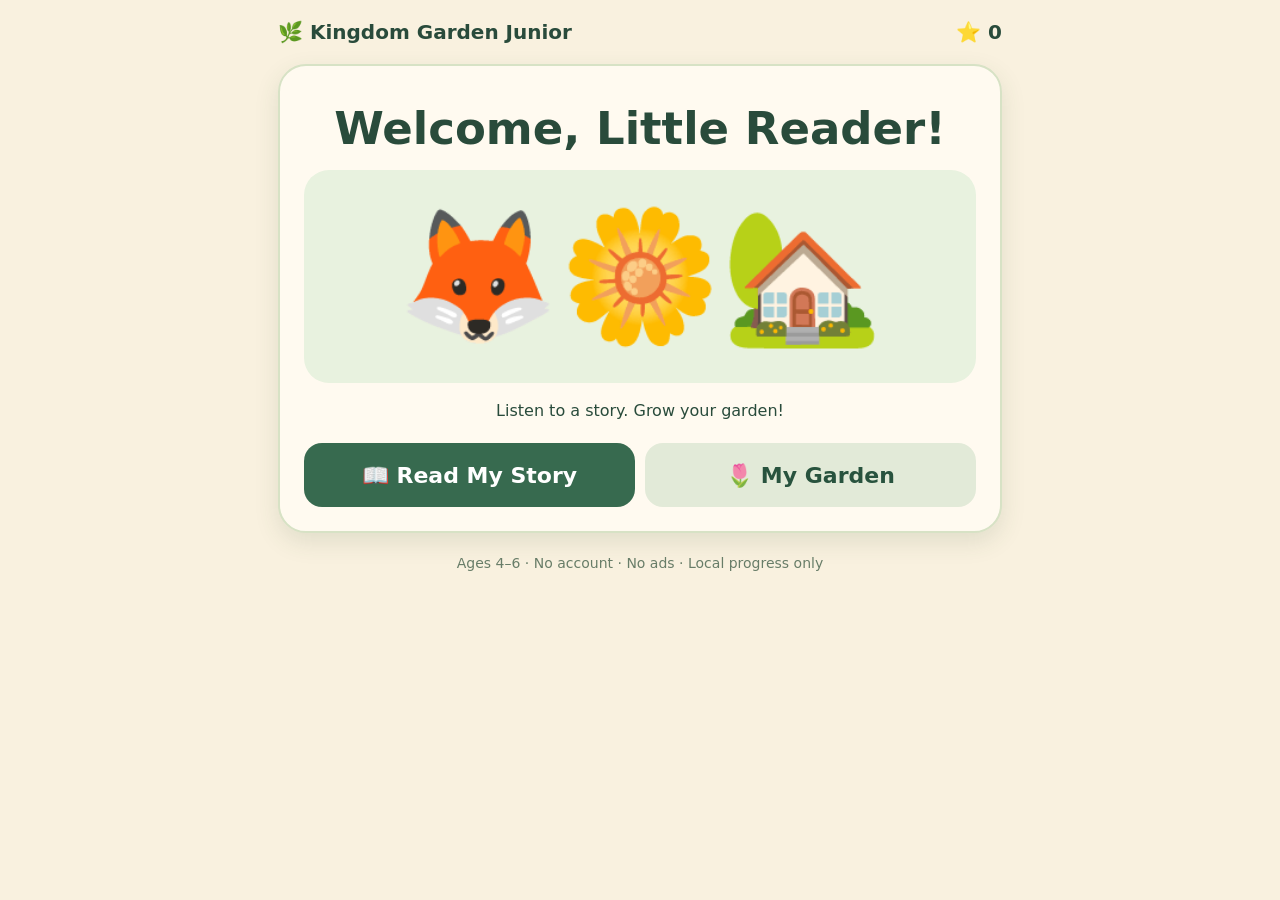
==== index.html @ 0e0474ef "Add Kingdom Garden Junior age-5 audio reading playtest" ====
<!doctype html>
<html lang="en"><head><meta charset="utf-8"><meta name="viewport" content="width=device-width,initial-scale=1,viewport-fit=cover"><title>Kingdom Garden Junior</title><style>
:root{font-family:ui-rounded,system-ui,sans-serif;color:#294b3b;background:#f9f1df}*{box-sizing:border-box}body{margin:0}.app{max-width:760px;margin:auto;padding:20px 18px 45px}header{display:flex;justify-content:space-between;align-items:center;font-weight:900;font-size:20px}.card{margin-top:20px;background:#fffaf0;border:2px solid #d7e2c5;border-radius:28px;padding:24px;box-shadow:0 9px 25px #355b3820}h1{text-align:center;font-size:clamp(30px,6vw,45px);line-height:1.2;margin:12px 0}p{line-height:1.5}.art{font-size:clamp(75px,15vw,130px);text-align:center;background:#e8f2df;border-radius:25px;padding:30px 0;margin:14px 0}.line{text-align:center;font-family:Georgia,serif;font-size:clamp(28px,5vw,37px);line-height:1.65;color:#312c22;margin:12px 0}.word{border:0;background:none;font:inherit;color:inherit;padding:0 2px;border-radius:6px;cursor:pointer}.word.active{background:#f7d475}.controls{display:flex;gap:10px;flex-wrap:wrap;margin-top:20px}button.action{font:800 22px ui-rounded,system-ui;border:0;border-radius:18px;padding:18px 20px;min-height:64px;background:#376a4f;color:white;cursor:pointer;flex:1}button.alt{background:#e2ead8;color:#28533e}button:disabled{opacity:.35}.small{font-size:16px;text-align:center}.hidden{display:none}.flowers{text-align:center;font-size:58px;min-height:80px}.status{padding:10px;text-align:center;font-weight:bold}.footer{text-align:center;margin-top:22px;color:#687d68;font-size:14px}</style></head><body><main class="app"><header><span>🌿 Kingdom Garden Junior</span><span id="stars">⭐ 0</span></header>
<section id="home" class="card"><h1>Welcome, Little Reader!</h1><div class="art">🦊🌼🏡</div><p class="small">Listen to a story. Grow your garden!</p><div class="controls"><button class="action" id="start">📖 Read My Story</button><button class="action alt" id="gardenHome">🌷 My Garden</button></div></section>
<section id="reader" class="card hidden"><div class="status" id="progress"></div><h1 id="title"></h1><div class="art" id="art"></div><div id="lines" aria-live="polite"></div><div class="controls"><button class="action" id="speak">🔊 Read to Me</button><button class="action alt" id="stop">⏹ Stop</button></div><div class="controls"><button class="action alt" id="prev">⬅ Back</button><button class="action" id="next">Next Page ➜</button></div><div class="controls"><button class="action alt" id="homeReader">🏠 Home</button></div><p class="small" id="audioStatus" role="status">Tap Read to Me to hear this page. Tap any word to hear it.</p></section>
<section id="garden" class="card hidden"><h1>My Magic Garden</h1><div class="art">🏡🌳🌞</div><div class="flowers" id="flowers">🌱 🌱 🌱</div><p class="status" id="gardenStatus"></p><div class="controls"><button class="action alt plant" data-flower="🌻">🌻 Plant</button><button class="action alt plant" data-flower="🌷">🌷 Plant</button><button class="action alt plant" data-flower="🌼">🌼 Plant</button><button class="action alt plant" data-flower="🌹">🌹 Plant</button></div><div class="controls"><button class="action" id="backToStory">📖 Read Story</button><button class="action alt" id="homeGarden">🏠 Home</button></div></section><div class="footer">Ages 4–6 · No account · No ads · Local progress only</div></main>
<script>
(function(){
"use strict";
const stories=[
{title:"Pip Finds a Seed",art:"🦊✨🌰",lines:["Pip is a little fox.","Pip likes to play.","Look! A shiny seed!"]},
{title:"Plant the Seed",art:"🦊🌱💧",lines:["Pip digs a hole.","He puts the seed in.","He gives it water."]},
{title:"A Little Sprout",art:"🌦️🌱☀️",lines:["The sun is warm.","The rain comes down.","Pop! A green sprout!"]},
{title:"A Magic Flower",art:"🌸🌙⭐",lines:["The flower is big.","It glows at night.","Pip is so happy!"]}];
let page=0,completed=false,flowers=[],speechId=0;
try{const saved=JSON.parse(localStorage.getItem("kgj-v1")||"{}");completed=!!saved.completed;flowers=Array.isArray(saved.flowers)?saved.flowers.slice(0,3):[]}catch(e){}
const $=id=>document.getElementById(id);
function save(){try{localStorage.setItem("kgj-v1",JSON.stringify({completed,flowers}))}catch(e){}}
function stop(){speechId++;if("speechSynthesis" in window)window.speechSynthesis.cancel();$("speak").textContent="🔊 Read to Me"}
function show(which){stop();for(const name of ["home","reader","garden"])$(name).classList.toggle("hidden",name!==which);if(which==="reader")renderReader();if(which==="garden")renderGarden()}
function speak(text,highlight){stop();if(!("speechSynthesis" in window)){$("audioStatus").textContent="Speech is not available in this browser.";return}const id=speechId;const u=new SpeechSynthesisUtterance(text);u.lang="en-US";u.rate=.82;u.pitch=1.08;u.onstart=()=>{$("speak").textContent="🔊 Speaking...";$("audioStatus").textContent="Listening time!";};u.onboundary=e=>{if(id!==speechId||!highlight)return;const words=document.querySelectorAll(".word");words.forEach(w=>w.classList.remove("active"));let position=0;for(const w of words){const start=position;position+=w.textContent.length+1;if(e.charIndex>=start&&e.charIndex<position){w.classList.add("active");break}}};u.onend=()=>{if(id===speechId){$("speak").textContent="🔊 Read to Me";document.querySelectorAll(".word").forEach(w=>w.classList.remove("active"));$("audioStatus").textContent="Tap Read to Me to listen again."}};u.onerror=()=>{$("audioStatus").textContent="Audio could not play. Check iPad sound settings or try Safari.";};window.speechSynthesis.speak(u)}
function renderReader(){const s=stories[page];$("title").textContent=s.title;$("art").textContent=s.art;$("progress").textContent="Page "+(page+1)+" of "+stories.length;$("lines").replaceChildren();s.lines.forEach(line=>{const p=document.createElement("p");p.className="line";line.split(" ").forEach((word,i)=>{const b=document.createElement("button");b.className="word";b.textContent=word;b.setAttribute("aria-label","Hear "+word);b.addEventListener("click",()=>speak(word,false));p.appendChild(b);if(i<line.split(" ").length-1)p.append(" ")});$("lines").appendChild(p)});$("prev").disabled=page===0;$("next").textContent=page===stories.length-1?"Finish Story ⭐":"Next Page ➜";$("audioStatus").textContent="Tap Read to Me to hear this page."}
function renderGarden(){const stars=(completed?3:0)-flowers.length;$("stars").textContent="⭐ "+stars;$("flowers").textContent=flowers.length?flowers.join(" "):"🌱 🌱 🌱";$("gardenStatus").textContent=completed?"You have "+stars+" sunshine stars!":"Finish the story to earn 3 sunshine stars!";document.querySelectorAll(".plant").forEach(b=>b.disabled=stars<1)}
$("start").onclick=()=>show("reader");$("gardenHome").onclick=()=>show("garden");$("homeReader").onclick=()=>show("home");$("homeGarden").onclick=()=>show("home");$("backToStory").onclick=()=>{page=0;show("reader")};$("prev").onclick=()=>{if(page>0){page--;show("reader")}};$("next").onclick=()=>{if(page<stories.length-1){page++;show("reader")}else{completed=true;save();show("garden")}};$("speak").onclick=()=>speak(stories[page].lines.join(" "),true);$("stop").onclick=()=>{stop();$("audioStatus").textContent="Audio stopped."};document.querySelectorAll(".plant").forEach(b=>b.onclick=()=>{if((completed?3:0)-flowers.length>0){flowers.push(b.dataset.flower);save();renderGarden()}});renderGarden();
})();
</script></body></html>
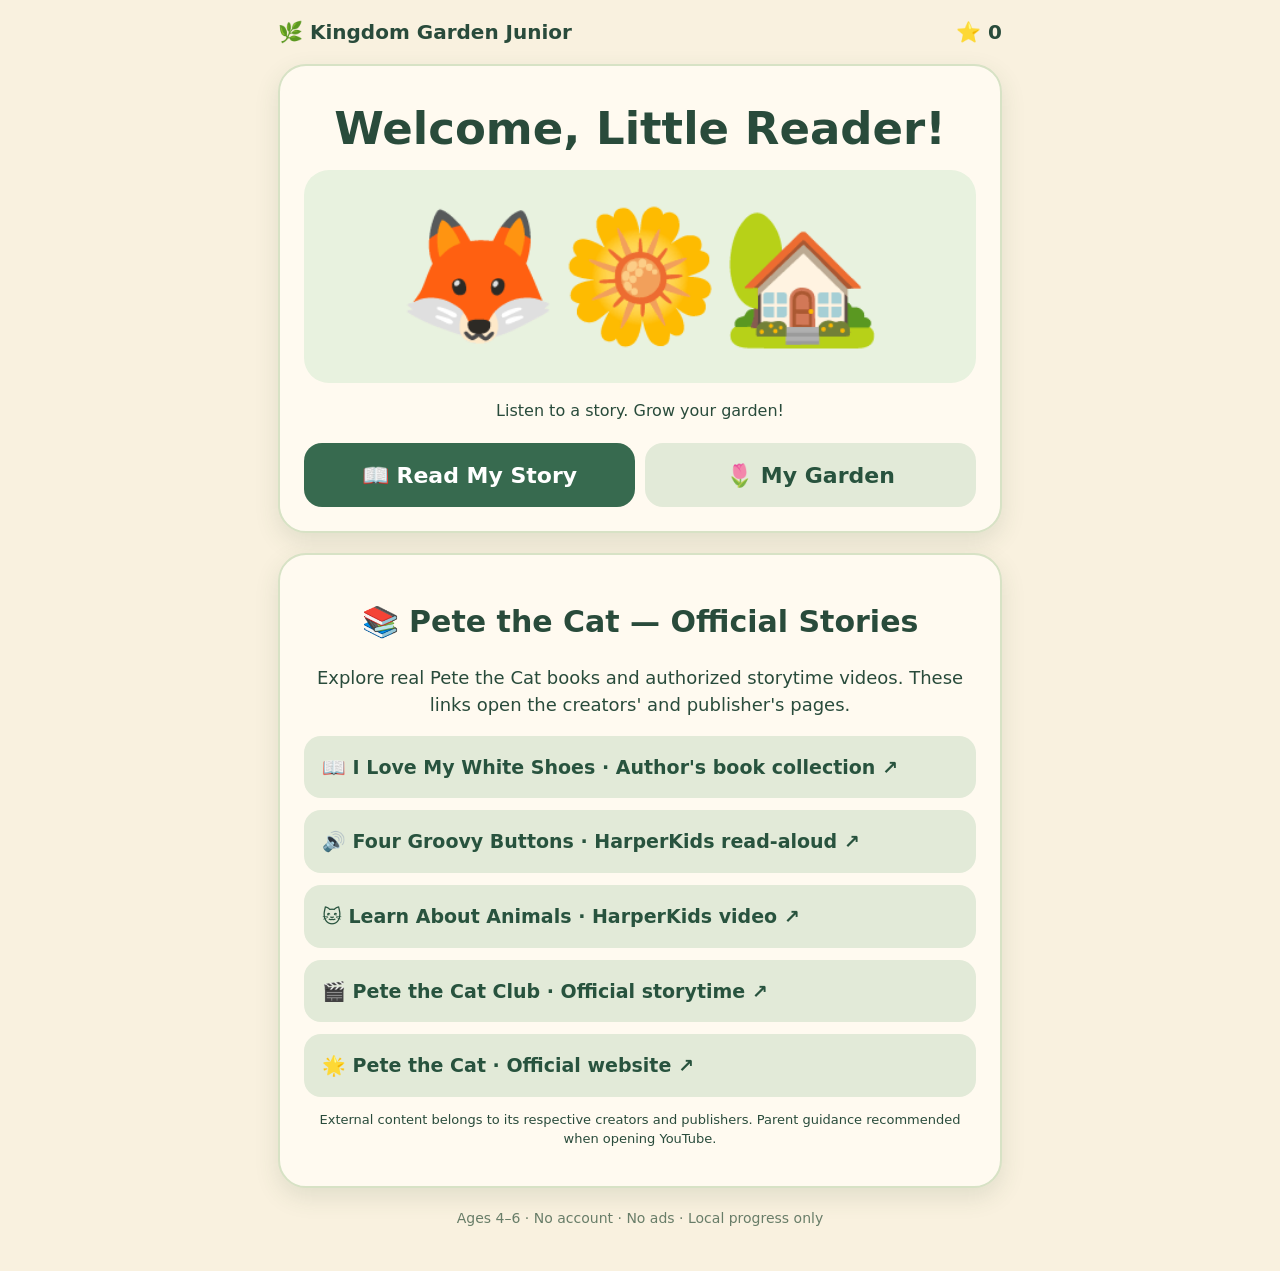
==== commit b9426e5c: "Add official Pete the Cat resource collection with authorized external links" ====
--- a/index.html
+++ b/index.html
@@ -1,9 +1,19 @@
 <!doctype html>
 <html lang="en"><head><meta charset="utf-8"><meta name="viewport" content="width=device-width,initial-scale=1,viewport-fit=cover"><title>Kingdom Garden Junior</title><style>
-:root{font-family:ui-rounded,system-ui,sans-serif;color:#294b3b;background:#f9f1df}*{box-sizing:border-box}body{margin:0}.app{max-width:760px;margin:auto;padding:20px 18px 45px}header{display:flex;justify-content:space-between;align-items:center;font-weight:900;font-size:20px}.card{margin-top:20px;background:#fffaf0;border:2px solid #d7e2c5;border-radius:28px;padding:24px;box-shadow:0 9px 25px #355b3820}h1{text-align:center;font-size:clamp(30px,6vw,45px);line-height:1.2;margin:12px 0}p{line-height:1.5}.art{font-size:clamp(75px,15vw,130px);text-align:center;background:#e8f2df;border-radius:25px;padding:30px 0;margin:14px 0}.line{text-align:center;font-family:Georgia,serif;font-size:clamp(28px,5vw,37px);line-height:1.65;color:#312c22;margin:12px 0}.word{border:0;background:none;font:inherit;color:inherit;padding:0 2px;border-radius:6px;cursor:pointer}.word.active{background:#f7d475}.controls{display:flex;gap:10px;flex-wrap:wrap;margin-top:20px}button.action{font:800 22px ui-rounded,system-ui;border:0;border-radius:18px;padding:18px 20px;min-height:64px;background:#376a4f;color:white;cursor:pointer;flex:1}button.alt{background:#e2ead8;color:#28533e}button:disabled{opacity:.35}.small{font-size:16px;text-align:center}.hidden{display:none}.flowers{text-align:center;font-size:58px;min-height:80px}.status{padding:10px;text-align:center;font-weight:bold}.footer{text-align:center;margin-top:22px;color:#687d68;font-size:14px}</style></head><body><main class="app"><header><span>🌿 Kingdom Garden Junior</span><span id="stars">⭐ 0</span></header>
+:root{font-family:ui-rounded,system-ui,sans-serif;color:#294b3b;background:#f9f1df}*{box-sizing:border-box}body{margin:0}.app{max-width:760px;margin:auto;padding:20px 18px 45px}header{display:flex;justify-content:space-between;align-items:center;font-weight:900;font-size:20px}.card{margin-top:20px;background:#fffaf0;border:2px solid #d7e2c5;border-radius:28px;padding:24px;box-shadow:0 9px 25px #355b3820}h1{text-align:center;font-size:clamp(30px,6vw,45px);line-height:1.2;margin:12px 0}p{line-height:1.5}.art{font-size:clamp(75px,15vw,130px);text-align:center;background:#e8f2df;border-radius:25px;padding:30px 0;margin:14px 0}.line{text-align:center;font-family:Georgia,serif;font-size:clamp(28px,5vw,37px);line-height:1.65;color:#312c22;margin:12px 0}.word{border:0;background:none;font:inherit;color:inherit;padding:0 2px;border-radius:6px;cursor:pointer}.word.active{background:#f7d475}.controls{display:flex;gap:10px;flex-wrap:wrap;margin-top:20px}button.action{font:800 22px ui-rounded,system-ui;border:0;border-radius:18px;padding:18px 20px;min-height:64px;background:#376a4f;color:white;cursor:pointer;flex:1}button.alt{background:#e2ead8;color:#28533e}button:disabled{opacity:.35}.small{font-size:16px;text-align:center}.hidden{display:none}.flowers{text-align:center;font-size:58px;min-height:80px}.status{padding:10px;text-align:center;font-weight:bold}.footer{text-align:center;margin-top:22px;color:#687d68;font-size:14px}</style><style>
+.audio-tools{display:flex;gap:10px;align-items:center;flex-wrap:wrap;margin-top:10px}.audio-tools button{flex:1}.audio-note{font-size:15px;text-align:center;color:#526c58}.word.active{background:#f7d475;box-shadow:0 0 0 3px #f7d475}.word{touch-action:manipulation}#audioMode{font-weight:800}#audioProgress{width:100%;height:12px;accent-color:#376a4f}#audioPlayer{display:none}
+</style><style>.external-story{display:block;background:#e2ead8;color:#28533e;text-decoration:none;padding:18px;border-radius:17px;font-weight:800;font-size:19px;line-height:1.4}.external-story:focus-visible{outline:4px solid #c99e50}</style></head><body><main class="app"><header><span>🌿 Kingdom Garden Junior</span><span id="stars">⭐ 0</span></header>
 <section id="home" class="card"><h1>Welcome, Little Reader!</h1><div class="art">🦊🌼🏡</div><p class="small">Listen to a story. Grow your garden!</p><div class="controls"><button class="action" id="start">📖 Read My Story</button><button class="action alt" id="gardenHome">🌷 My Garden</button></div></section>
-<section id="reader" class="card hidden"><div class="status" id="progress"></div><h1 id="title"></h1><div class="art" id="art"></div><div id="lines" aria-live="polite"></div><div class="controls"><button class="action" id="speak">🔊 Read to Me</button><button class="action alt" id="stop">⏹ Stop</button></div><div class="controls"><button class="action alt" id="prev">⬅ Back</button><button class="action" id="next">Next Page ➜</button></div><div class="controls"><button class="action alt" id="homeReader">🏠 Home</button></div><p class="small" id="audioStatus" role="status">Tap Read to Me to hear this page. Tap any word to hear it.</p></section>
-<section id="garden" class="card hidden"><h1>My Magic Garden</h1><div class="art">🏡🌳🌞</div><div class="flowers" id="flowers">🌱 🌱 🌱</div><p class="status" id="gardenStatus"></p><div class="controls"><button class="action alt plant" data-flower="🌻">🌻 Plant</button><button class="action alt plant" data-flower="🌷">🌷 Plant</button><button class="action alt plant" data-flower="🌼">🌼 Plant</button><button class="action alt plant" data-flower="🌹">🌹 Plant</button></div><div class="controls"><button class="action" id="backToStory">📖 Read Story</button><button class="action alt" id="homeGarden">🏠 Home</button></div></section><div class="footer">Ages 4–6 · No account · No ads · Local progress only</div></main>
+<section id="reader" class="card hidden"><div class="status" id="progress"></div><h1 id="title"></h1><div class="art" id="art"></div><div id="lines" aria-live="polite"></div><div class="controls"><button class="action" id="speak">🔊 Read to Me</button><button class="action alt" id="stop">⏹ Stop</button></div>
+<div class="audio-tools"><button class="action alt" id="replay">↻ Replay</button><button class="action alt" id="pause">⏸ Pause</button></div>
+<audio id="audioPlayer" preload="metadata"></audio><input type="range" id="audioProgress" min="0" max="100" value="0" aria-label="Narration progress"><p class="audio-note" id="audioMode">Built-in narration available</p><div class="controls"><button class="action alt" id="prev">⬅ Back</button><button class="action" id="next">Next Page ➜</button></div><div class="controls"><button class="action alt" id="homeReader">🏠 Home</button></div><p class="small" id="audioStatus" role="status">Tap Read to Me to hear this page. Tap any word to hear it.</p></section>
+<section id="garden" class="card hidden"><h1>My Magic Garden</h1><div class="art">🏡🌳🌞</div><div class="flowers" id="flowers">🌱 🌱 🌱</div><p class="status" id="gardenStatus"></p><div class="controls"><button class="action alt plant" data-flower="🌻">🌻 Plant</button><button class="action alt plant" data-flower="🌷">🌷 Plant</button><button class="action alt plant" data-flower="🌼">🌼 Plant</button><button class="action alt plant" data-flower="🌹">🌹 Plant</button></div><div class="controls"><button class="action" id="backToStory">📖 Read Story</button><button class="action alt" id="homeGarden">🏠 Home</button></div></section><section class="card" aria-labelledby="pete-heading"><h2 id="pete-heading" style="font-size:30px;text-align:center">📚 Pete the Cat — Official Stories</h2><p style="font-size:18px;text-align:center">Explore real Pete the Cat books and authorized storytime videos. These links open the creators' and publisher's pages.</p><div style="display:grid;gap:12px">
+<a class="external-story" href="https://www.ericlitwin.com/books" target="_blank" rel="noopener noreferrer">📖 I Love My White Shoes · Author's book collection ↗</a>
+<a class="external-story" href="https://www.youtube.com/watch?v=M2YwCgtvnNg" target="_blank" rel="noopener noreferrer">🔊 Four Groovy Buttons · HarperKids read-aloud ↗</a>
+<a class="external-story" href="https://www.youtube.com/watch?v=pXL8ve0V-Yc" target="_blank" rel="noopener noreferrer">🐱 Learn About Animals · HarperKids video ↗</a>
+<a class="external-story" href="https://petethecat.com/blogs/news/pete-the-cats-new-youtube-channel" target="_blank" rel="noopener noreferrer">🎬 Pete the Cat Club · Official storytime ↗</a>
+<a class="external-story" href="https://petethecat.com/" target="_blank" rel="noopener noreferrer">🌟 Pete the Cat · Official website ↗</a>
+</div><p style="font-size:13px;text-align:center">External content belongs to its respective creators and publishers. Parent guidance recommended when opening YouTube.</p></section><div class="footer">Ages 4–6 · No account · No ads · Local progress only</div></main>
 <script>
 (function(){
 "use strict";
@@ -23,4 +33,60 @@
 function renderGarden(){const stars=(completed?3:0)-flowers.length;$("stars").textContent="⭐ "+stars;$("flowers").textContent=flowers.length?flowers.join(" "):"🌱 🌱 🌱";$("gardenStatus").textContent=completed?"You have "+stars+" sunshine stars!":"Finish the story to earn 3 sunshine stars!";document.querySelectorAll(".plant").forEach(b=>b.disabled=stars<1)}
 $("start").onclick=()=>show("reader");$("gardenHome").onclick=()=>show("garden");$("homeReader").onclick=()=>show("home");$("homeGarden").onclick=()=>show("home");$("backToStory").onclick=()=>{page=0;show("reader")};$("prev").onclick=()=>{if(page>0){page--;show("reader")}};$("next").onclick=()=>{if(page<stories.length-1){page++;show("reader")}else{completed=true;save();show("garden")}};$("speak").onclick=()=>speak(stories[page].lines.join(" "),true);$("stop").onclick=()=>{stop();$("audioStatus").textContent="Audio stopped."};document.querySelectorAll(".plant").forEach(b=>b.onclick=()=>{if((completed?3:0)-flowers.length>0){flowers.push(b.dataset.flower);save();renderGarden()}});renderGarden();
 })();
+</script><script>
+/* Natural narration enhancement. Optional /audio/manifest.json supplies recorded pages.
+   Missing audio files never disable the original Safari speech synthesis. */
+(function(){
+"use strict";
+const $=id=>document.getElementById(id);
+const audio=$("audioPlayer"),status=$("audioMode"),seek=$("audioProgress");
+let manifest=null,active=false,paused=false,raf=0,playingPage=-1;
+const textPages=[
+["Pip is a little fox.","Pip likes to play.","Look! A shiny seed!"],
+["Pip digs a hole.","He puts the seed in.","He gives it water."],
+["The sun is warm.","The rain comes down.","Pop! A green sprout!"],
+["The flower is big.","It glows at night.","Pip is so happy!"]];
+let page=0;
+function reset(){audio.pause();audio.removeAttribute("src");audio.load();active=false;paused=false;playingPage=-1;cancelAnimationFrame(raf);seek.value=0;document.querySelectorAll(".word").forEach(x=>x.classList.remove("active"));$("pause").textContent="⏸ Pause";$("speak").textContent="🔊 Read to Me"}
+function highlight(){
+ if(!active)return;
+ const info=manifest?.pages?.[playingPage],words=document.querySelectorAll(".word");
+ words.forEach(x=>x.classList.remove("active"));
+ if(Array.isArray(info?.words)){
+  const t=audio.currentTime;let idx=info.words.findIndex(w=>t>=w.start&&t<w.end);
+  if(idx>=0&&idx<words.length)words[idx].classList.add("active");
+ }
+ if(audio.duration)seek.value=String(Math.round(audio.currentTime/audio.duration*100));
+ raf=requestAnimationFrame(highlight);
+}
+function currentPage(){return Math.max(0,Math.min(3,Number(($("progress").textContent.match(/Page (\d+)/)||[])[1]||1)-1))}
+async function playRecording(){
+ const p=currentPage(),entry=manifest?.pages?.[p];
+ if(!entry?.src)return false;
+ try{
+  if(playingPage!==p){reset();audio.src=new URL(entry.src,location.href).href;playingPage=p}
+  if("speechSynthesis" in window)window.speechSynthesis.cancel();
+  await audio.play();active=true;paused=false;$("speak").textContent="🔊 Playing";status.textContent=Array.isArray(entry.words)?"Natural narrator · synchronized words":"Natural narrator · page audio";cancelAnimationFrame(raf);highlight();return true;
+ }catch(err){reset();status.textContent="Using built-in narration until recorded audio is available";return false}
+}
+const originalSpeak=$("speak").onclick;
+$("speak").onclick=async function(){
+ if(active&&!audio.paused){audio.pause();paused=true;$("speak").textContent="▶ Resume";return}
+ if(paused&&playingPage===currentPage()){await audio.play();paused=false;$("speak").textContent="🔊 Playing";return}
+ const ok=await playRecording();if(!ok&&typeof originalSpeak==="function")originalSpeak();
+};
+const originalStop=$("stop").onclick;
+$("stop").onclick=function(){reset();if(typeof originalStop==="function")originalStop();status.textContent="Narration stopped"};
+$("pause").onclick=function(){if(!active){return}if(audio.paused){audio.play().catch(()=>{});$("pause").textContent="⏸ Pause"}else{audio.pause();$("pause").textContent="▶ Resume"}};
+$("replay").onclick=async function(){reset();const ok=await playRecording();if(!ok&&typeof originalSpeak==="function")originalSpeak()};
+seek.oninput=function(){if(active&&audio.duration)audio.currentTime=audio.duration*Number(seek.value)/100};
+audio.onended=function(){reset();status.textContent="Page finished. Tap Next Page to continue."};
+audio.onerror=function(){if(active){reset();status.textContent="Recorded audio unavailable. Tap Read to Me for built-in narration."}};
+for(const id of ["next","prev","homeReader","homeGarden","backToStory","start","gardenHome"]){
+ const b=$(id),orig=b.onclick;b.onclick=function(e){reset();if(typeof orig==="function")orig.call(this,e)};
+}
+fetch("./audio/manifest.json",{cache:"no-store"}).then(r=>{if(!r.ok)throw Error("no manifest");return r.json()}).then(data=>{
+ if(data&&Array.isArray(data.pages)&&data.pages.length===4){manifest=data;status.textContent="Natural narration ready · tap Read to Me"}
+}).catch(()=>{status.textContent="Built-in narration available · natural voice recordings pending"});
+})();
 </script></body></html>
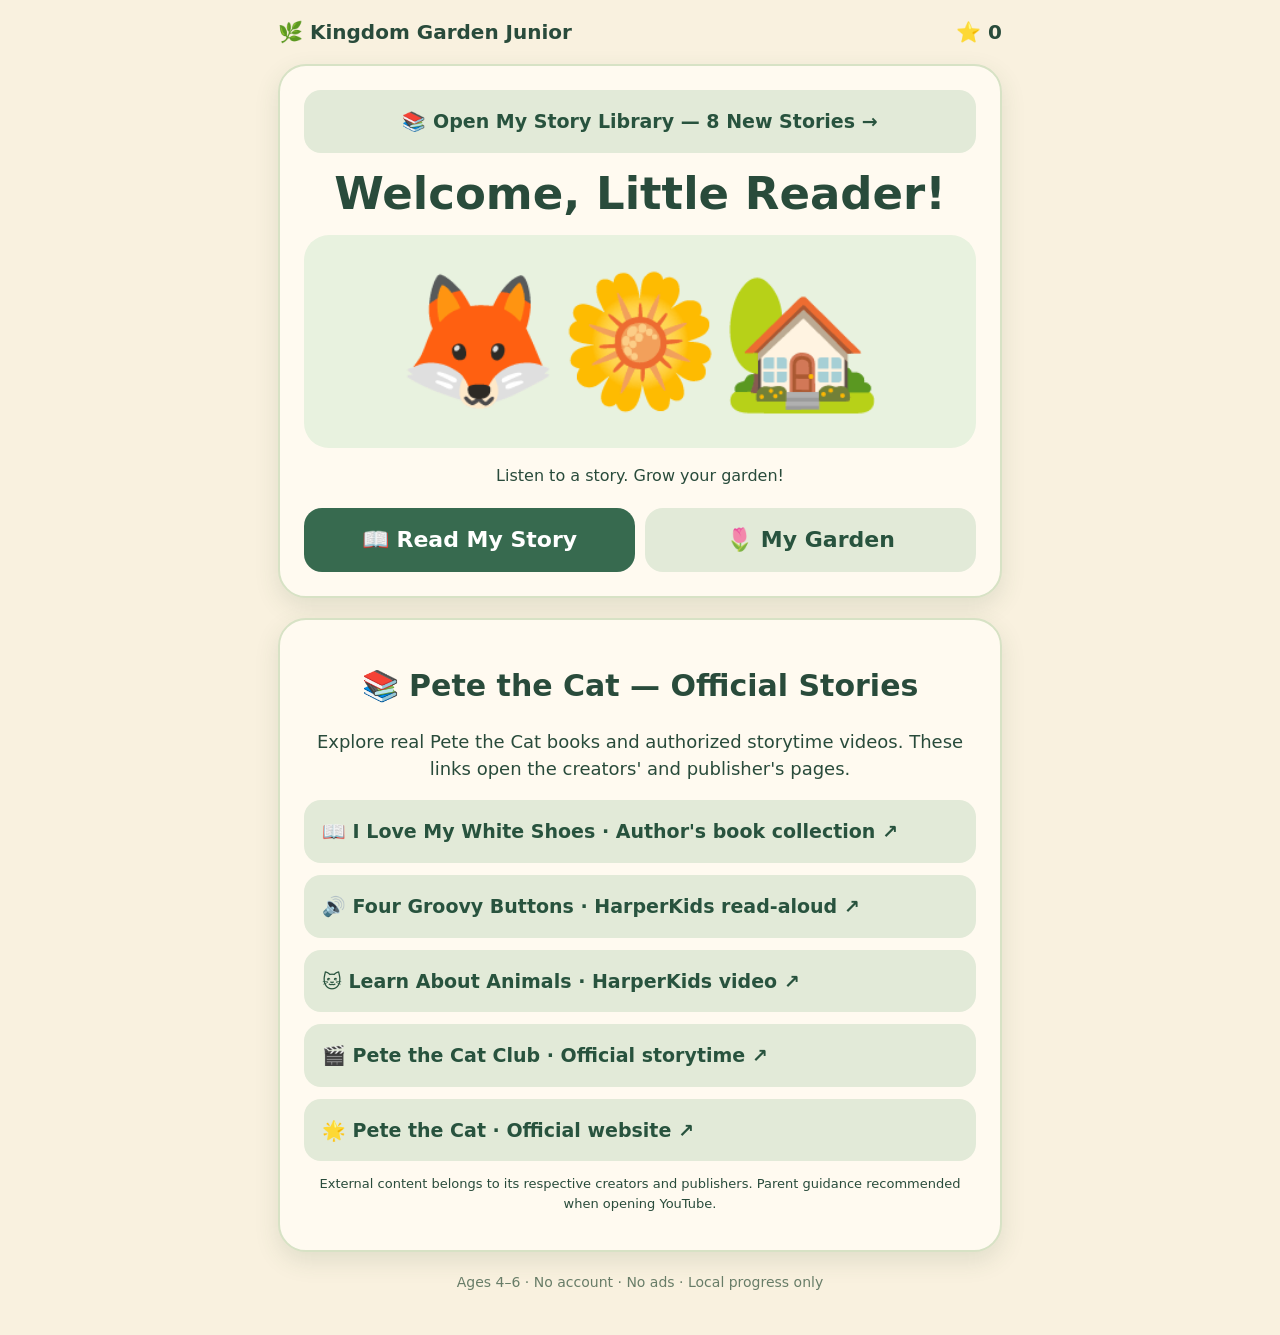
==== commit f3c75119: "Link expanded story library from Kingdom Garden home" ====
--- a/index.html
+++ b/index.html
@@ -3,7 +3,7 @@
 :root{font-family:ui-rounded,system-ui,sans-serif;color:#294b3b;background:#f9f1df}*{box-sizing:border-box}body{margin:0}.app{max-width:760px;margin:auto;padding:20px 18px 45px}header{display:flex;justify-content:space-between;align-items:center;font-weight:900;font-size:20px}.card{margin-top:20px;background:#fffaf0;border:2px solid #d7e2c5;border-radius:28px;padding:24px;box-shadow:0 9px 25px #355b3820}h1{text-align:center;font-size:clamp(30px,6vw,45px);line-height:1.2;margin:12px 0}p{line-height:1.5}.art{font-size:clamp(75px,15vw,130px);text-align:center;background:#e8f2df;border-radius:25px;padding:30px 0;margin:14px 0}.line{text-align:center;font-family:Georgia,serif;font-size:clamp(28px,5vw,37px);line-height:1.65;color:#312c22;margin:12px 0}.word{border:0;background:none;font:inherit;color:inherit;padding:0 2px;border-radius:6px;cursor:pointer}.word.active{background:#f7d475}.controls{display:flex;gap:10px;flex-wrap:wrap;margin-top:20px}button.action{font:800 22px ui-rounded,system-ui;border:0;border-radius:18px;padding:18px 20px;min-height:64px;background:#376a4f;color:white;cursor:pointer;flex:1}button.alt{background:#e2ead8;color:#28533e}button:disabled{opacity:.35}.small{font-size:16px;text-align:center}.hidden{display:none}.flowers{text-align:center;font-size:58px;min-height:80px}.status{padding:10px;text-align:center;font-weight:bold}.footer{text-align:center;margin-top:22px;color:#687d68;font-size:14px}</style><style>
 .audio-tools{display:flex;gap:10px;align-items:center;flex-wrap:wrap;margin-top:10px}.audio-tools button{flex:1}.audio-note{font-size:15px;text-align:center;color:#526c58}.word.active{background:#f7d475;box-shadow:0 0 0 3px #f7d475}.word{touch-action:manipulation}#audioMode{font-weight:800}#audioProgress{width:100%;height:12px;accent-color:#376a4f}#audioPlayer{display:none}
 </style><style>.external-story{display:block;background:#e2ead8;color:#28533e;text-decoration:none;padding:18px;border-radius:17px;font-weight:800;font-size:19px;line-height:1.4}.external-story:focus-visible{outline:4px solid #c99e50}</style></head><body><main class="app"><header><span>🌿 Kingdom Garden Junior</span><span id="stars">⭐ 0</span></header>
-<section id="home" class="card"><h1>Welcome, Little Reader!</h1><div class="art">🦊🌼🏡</div><p class="small">Listen to a story. Grow your garden!</p><div class="controls"><button class="action" id="start">📖 Read My Story</button><button class="action alt" id="gardenHome">🌷 My Garden</button></div></section>
+<section id="home" class="card"><a class="external-story" style="display:block;margin:0 0 14px;text-align:center" href="./library.html">📚 Open My Story Library — 8 New Stories →</a><h1>Welcome, Little Reader!</h1><div class="art">🦊🌼🏡</div><p class="small">Listen to a story. Grow your garden!</p><div class="controls"><button class="action" id="start">📖 Read My Story</button><button class="action alt" id="gardenHome">🌷 My Garden</button></div></section>
 <section id="reader" class="card hidden"><div class="status" id="progress"></div><h1 id="title"></h1><div class="art" id="art"></div><div id="lines" aria-live="polite"></div><div class="controls"><button class="action" id="speak">🔊 Read to Me</button><button class="action alt" id="stop">⏹ Stop</button></div>
 <div class="audio-tools"><button class="action alt" id="replay">↻ Replay</button><button class="action alt" id="pause">⏸ Pause</button></div>
 <audio id="audioPlayer" preload="metadata"></audio><input type="range" id="audioProgress" min="0" max="100" value="0" aria-label="Narration progress"><p class="audio-note" id="audioMode">Built-in narration available</p><div class="controls"><button class="action alt" id="prev">⬅ Back</button><button class="action" id="next">Next Page ➜</button></div><div class="controls"><button class="action alt" id="homeReader">🏠 Home</button></div><p class="small" id="audioStatus" role="status">Tap Read to Me to hear this page. Tap any word to hear it.</p></section>
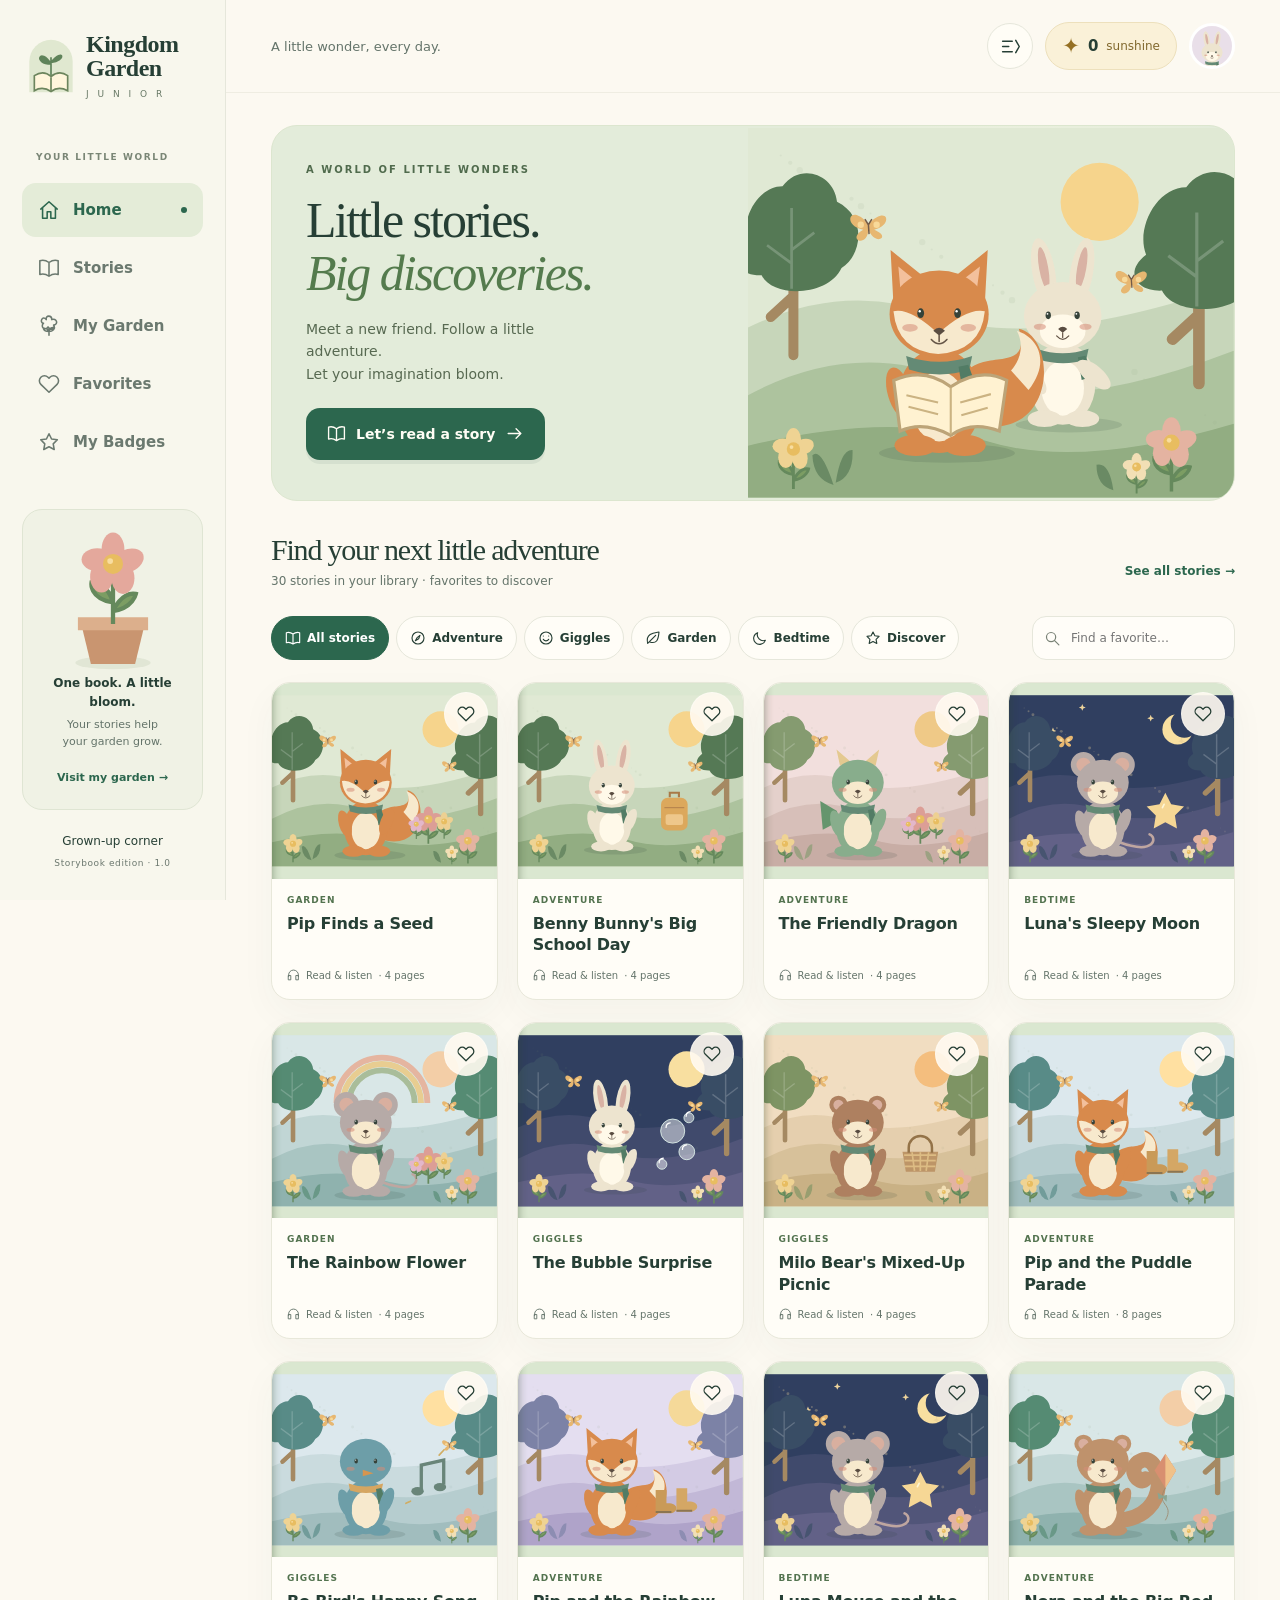
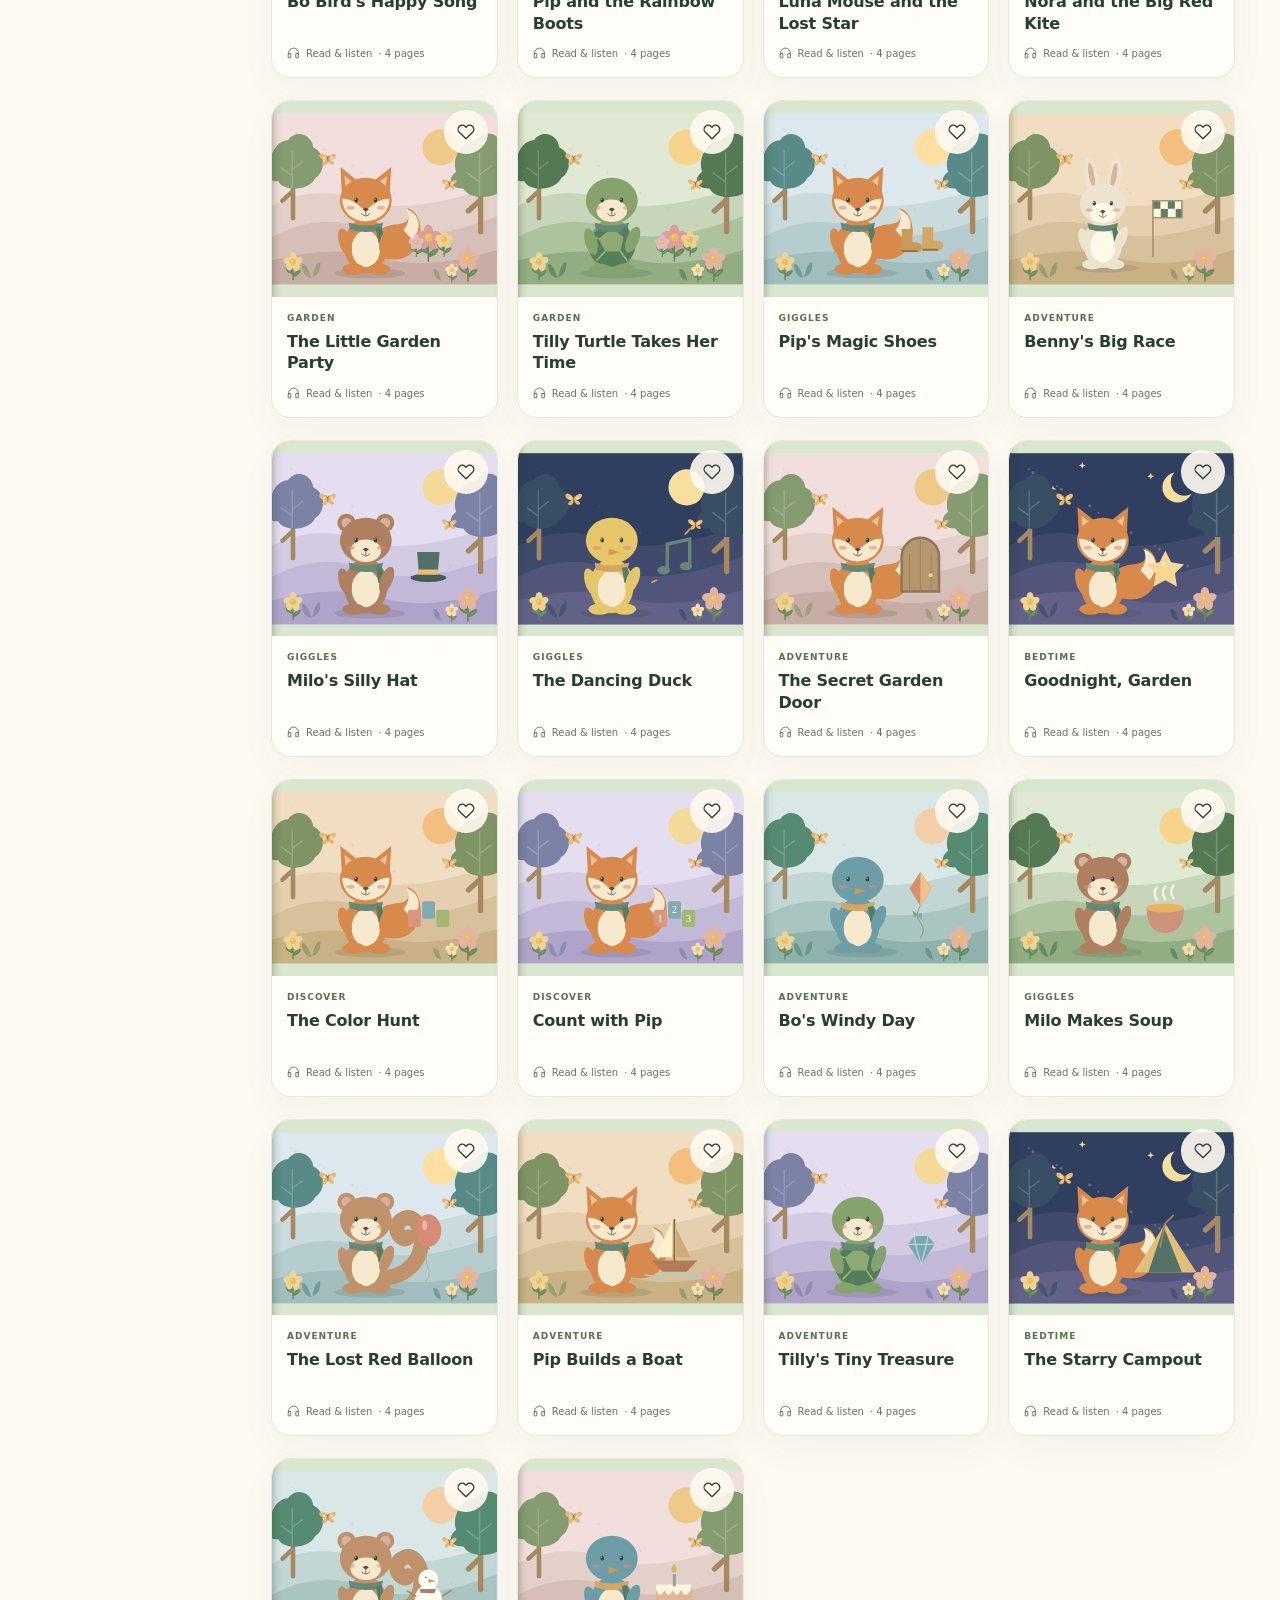
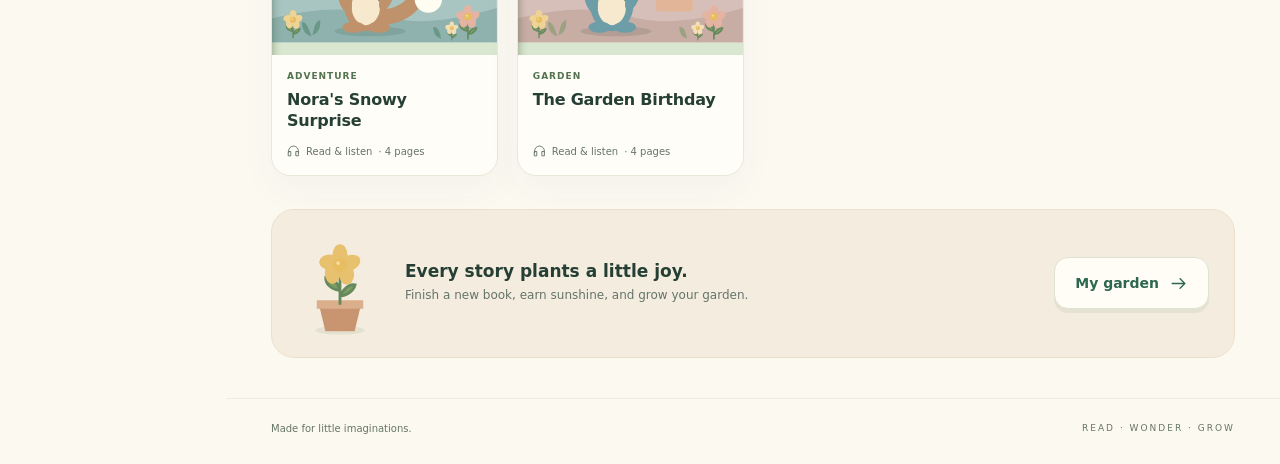
==== commit c97e07af: "Redesign Kingdom Garden as an illustrated storybook app with 30 books, multi-sentence reading, favor" ====
--- a/index.html
+++ b/index.html
@@ -1,92 +1 @@
-<!doctype html>
-<html lang="en"><head><meta charset="utf-8"><meta name="viewport" content="width=device-width,initial-scale=1,viewport-fit=cover"><title>Kingdom Garden Junior</title><style>
-:root{font-family:ui-rounded,system-ui,sans-serif;color:#294b3b;background:#f9f1df}*{box-sizing:border-box}body{margin:0}.app{max-width:760px;margin:auto;padding:20px 18px 45px}header{display:flex;justify-content:space-between;align-items:center;font-weight:900;font-size:20px}.card{margin-top:20px;background:#fffaf0;border:2px solid #d7e2c5;border-radius:28px;padding:24px;box-shadow:0 9px 25px #355b3820}h1{text-align:center;font-size:clamp(30px,6vw,45px);line-height:1.2;margin:12px 0}p{line-height:1.5}.art{font-size:clamp(75px,15vw,130px);text-align:center;background:#e8f2df;border-radius:25px;padding:30px 0;margin:14px 0}.line{text-align:center;font-family:Georgia,serif;font-size:clamp(28px,5vw,37px);line-height:1.65;color:#312c22;margin:12px 0}.word{border:0;background:none;font:inherit;color:inherit;padding:0 2px;border-radius:6px;cursor:pointer}.word.active{background:#f7d475}.controls{display:flex;gap:10px;flex-wrap:wrap;margin-top:20px}button.action{font:800 22px ui-rounded,system-ui;border:0;border-radius:18px;padding:18px 20px;min-height:64px;background:#376a4f;color:white;cursor:pointer;flex:1}button.alt{background:#e2ead8;color:#28533e}button:disabled{opacity:.35}.small{font-size:16px;text-align:center}.hidden{display:none}.flowers{text-align:center;font-size:58px;min-height:80px}.status{padding:10px;text-align:center;font-weight:bold}.footer{text-align:center;margin-top:22px;color:#687d68;font-size:14px}</style><style>
-.audio-tools{display:flex;gap:10px;align-items:center;flex-wrap:wrap;margin-top:10px}.audio-tools button{flex:1}.audio-note{font-size:15px;text-align:center;color:#526c58}.word.active{background:#f7d475;box-shadow:0 0 0 3px #f7d475}.word{touch-action:manipulation}#audioMode{font-weight:800}#audioProgress{width:100%;height:12px;accent-color:#376a4f}#audioPlayer{display:none}
-</style><style>.external-story{display:block;background:#e2ead8;color:#28533e;text-decoration:none;padding:18px;border-radius:17px;font-weight:800;font-size:19px;line-height:1.4}.external-story:focus-visible{outline:4px solid #c99e50}</style></head><body><main class="app"><header><span>🌿 Kingdom Garden Junior</span><span id="stars">⭐ 0</span></header>
-<section id="home" class="card"><a class="external-story" style="display:block;margin:0 0 14px;text-align:center" href="./library.html">📚 Open My Story Library — 8 New Stories →</a><h1>Welcome, Little Reader!</h1><div class="art">🦊🌼🏡</div><p class="small">Listen to a story. Grow your garden!</p><div class="controls"><button class="action" id="start">📖 Read My Story</button><button class="action alt" id="gardenHome">🌷 My Garden</button></div></section>
-<section id="reader" class="card hidden"><div class="status" id="progress"></div><h1 id="title"></h1><div class="art" id="art"></div><div id="lines" aria-live="polite"></div><div class="controls"><button class="action" id="speak">🔊 Read to Me</button><button class="action alt" id="stop">⏹ Stop</button></div>
-<div class="audio-tools"><button class="action alt" id="replay">↻ Replay</button><button class="action alt" id="pause">⏸ Pause</button></div>
-<audio id="audioPlayer" preload="metadata"></audio><input type="range" id="audioProgress" min="0" max="100" value="0" aria-label="Narration progress"><p class="audio-note" id="audioMode">Built-in narration available</p><div class="controls"><button class="action alt" id="prev">⬅ Back</button><button class="action" id="next">Next Page ➜</button></div><div class="controls"><button class="action alt" id="homeReader">🏠 Home</button></div><p class="small" id="audioStatus" role="status">Tap Read to Me to hear this page. Tap any word to hear it.</p></section>
-<section id="garden" class="card hidden"><h1>My Magic Garden</h1><div class="art">🏡🌳🌞</div><div class="flowers" id="flowers">🌱 🌱 🌱</div><p class="status" id="gardenStatus"></p><div class="controls"><button class="action alt plant" data-flower="🌻">🌻 Plant</button><button class="action alt plant" data-flower="🌷">🌷 Plant</button><button class="action alt plant" data-flower="🌼">🌼 Plant</button><button class="action alt plant" data-flower="🌹">🌹 Plant</button></div><div class="controls"><button class="action" id="backToStory">📖 Read Story</button><button class="action alt" id="homeGarden">🏠 Home</button></div></section><section class="card" aria-labelledby="pete-heading"><h2 id="pete-heading" style="font-size:30px;text-align:center">📚 Pete the Cat — Official Stories</h2><p style="font-size:18px;text-align:center">Explore real Pete the Cat books and authorized storytime videos. These links open the creators' and publisher's pages.</p><div style="display:grid;gap:12px">
-<a class="external-story" href="https://www.ericlitwin.com/books" target="_blank" rel="noopener noreferrer">📖 I Love My White Shoes · Author's book collection ↗</a>
-<a class="external-story" href="https://www.youtube.com/watch?v=M2YwCgtvnNg" target="_blank" rel="noopener noreferrer">🔊 Four Groovy Buttons · HarperKids read-aloud ↗</a>
-<a class="external-story" href="https://www.youtube.com/watch?v=pXL8ve0V-Yc" target="_blank" rel="noopener noreferrer">🐱 Learn About Animals · HarperKids video ↗</a>
-<a class="external-story" href="https://petethecat.com/blogs/news/pete-the-cats-new-youtube-channel" target="_blank" rel="noopener noreferrer">🎬 Pete the Cat Club · Official storytime ↗</a>
-<a class="external-story" href="https://petethecat.com/" target="_blank" rel="noopener noreferrer">🌟 Pete the Cat · Official website ↗</a>
-</div><p style="font-size:13px;text-align:center">External content belongs to its respective creators and publishers. Parent guidance recommended when opening YouTube.</p></section><div class="footer">Ages 4–6 · No account · No ads · Local progress only</div></main>
-<script>
-(function(){
-"use strict";
-const stories=[
-{title:"Pip Finds a Seed",art:"🦊✨🌰",lines:["Pip is a little fox.","Pip likes to play.","Look! A shiny seed!"]},
-{title:"Plant the Seed",art:"🦊🌱💧",lines:["Pip digs a hole.","He puts the seed in.","He gives it water."]},
-{title:"A Little Sprout",art:"🌦️🌱☀️",lines:["The sun is warm.","The rain comes down.","Pop! A green sprout!"]},
-{title:"A Magic Flower",art:"🌸🌙⭐",lines:["The flower is big.","It glows at night.","Pip is so happy!"]}];
-let page=0,completed=false,flowers=[],speechId=0;
-try{const saved=JSON.parse(localStorage.getItem("kgj-v1")||"{}");completed=!!saved.completed;flowers=Array.isArray(saved.flowers)?saved.flowers.slice(0,3):[]}catch(e){}
-const $=id=>document.getElementById(id);
-function save(){try{localStorage.setItem("kgj-v1",JSON.stringify({completed,flowers}))}catch(e){}}
-function stop(){speechId++;if("speechSynthesis" in window)window.speechSynthesis.cancel();$("speak").textContent="🔊 Read to Me"}
-function show(which){stop();for(const name of ["home","reader","garden"])$(name).classList.toggle("hidden",name!==which);if(which==="reader")renderReader();if(which==="garden")renderGarden()}
-function speak(text,highlight){stop();if(!("speechSynthesis" in window)){$("audioStatus").textContent="Speech is not available in this browser.";return}const id=speechId;const u=new SpeechSynthesisUtterance(text);u.lang="en-US";u.rate=.82;u.pitch=1.08;u.onstart=()=>{$("speak").textContent="🔊 Speaking...";$("audioStatus").textContent="Listening time!";};u.onboundary=e=>{if(id!==speechId||!highlight)return;const words=document.querySelectorAll(".word");words.forEach(w=>w.classList.remove("active"));let position=0;for(const w of words){const start=position;position+=w.textContent.length+1;if(e.charIndex>=start&&e.charIndex<position){w.classList.add("active");break}}};u.onend=()=>{if(id===speechId){$("speak").textContent="🔊 Read to Me";document.querySelectorAll(".word").forEach(w=>w.classList.remove("active"));$("audioStatus").textContent="Tap Read to Me to listen again."}};u.onerror=()=>{$("audioStatus").textContent="Audio could not play. Check iPad sound settings or try Safari.";};window.speechSynthesis.speak(u)}
-function renderReader(){const s=stories[page];$("title").textContent=s.title;$("art").textContent=s.art;$("progress").textContent="Page "+(page+1)+" of "+stories.length;$("lines").replaceChildren();s.lines.forEach(line=>{const p=document.createElement("p");p.className="line";line.split(" ").forEach((word,i)=>{const b=document.createElement("button");b.className="word";b.textContent=word;b.setAttribute("aria-label","Hear "+word);b.addEventListener("click",()=>speak(word,false));p.appendChild(b);if(i<line.split(" ").length-1)p.append(" ")});$("lines").appendChild(p)});$("prev").disabled=page===0;$("next").textContent=page===stories.length-1?"Finish Story ⭐":"Next Page ➜";$("audioStatus").textContent="Tap Read to Me to hear this page."}
-function renderGarden(){const stars=(completed?3:0)-flowers.length;$("stars").textContent="⭐ "+stars;$("flowers").textContent=flowers.length?flowers.join(" "):"🌱 🌱 🌱";$("gardenStatus").textContent=completed?"You have "+stars+" sunshine stars!":"Finish the story to earn 3 sunshine stars!";document.querySelectorAll(".plant").forEach(b=>b.disabled=stars<1)}
-$("start").onclick=()=>show("reader");$("gardenHome").onclick=()=>show("garden");$("homeReader").onclick=()=>show("home");$("homeGarden").onclick=()=>show("home");$("backToStory").onclick=()=>{page=0;show("reader")};$("prev").onclick=()=>{if(page>0){page--;show("reader")}};$("next").onclick=()=>{if(page<stories.length-1){page++;show("reader")}else{completed=true;save();show("garden")}};$("speak").onclick=()=>speak(stories[page].lines.join(" "),true);$("stop").onclick=()=>{stop();$("audioStatus").textContent="Audio stopped."};document.querySelectorAll(".plant").forEach(b=>b.onclick=()=>{if((completed?3:0)-flowers.length>0){flowers.push(b.dataset.flower);save();renderGarden()}});renderGarden();
-})();
-</script><script>
-/* Natural narration enhancement. Optional /audio/manifest.json supplies recorded pages.
-   Missing audio files never disable the original Safari speech synthesis. */
-(function(){
-"use strict";
-const $=id=>document.getElementById(id);
-const audio=$("audioPlayer"),status=$("audioMode"),seek=$("audioProgress");
-let manifest=null,active=false,paused=false,raf=0,playingPage=-1;
-const textPages=[
-["Pip is a little fox.","Pip likes to play.","Look! A shiny seed!"],
-["Pip digs a hole.","He puts the seed in.","He gives it water."],
-["The sun is warm.","The rain comes down.","Pop! A green sprout!"],
-["The flower is big.","It glows at night.","Pip is so happy!"]];
-let page=0;
-function reset(){audio.pause();audio.removeAttribute("src");audio.load();active=false;paused=false;playingPage=-1;cancelAnimationFrame(raf);seek.value=0;document.querySelectorAll(".word").forEach(x=>x.classList.remove("active"));$("pause").textContent="⏸ Pause";$("speak").textContent="🔊 Read to Me"}
-function highlight(){
- if(!active)return;
- const info=manifest?.pages?.[playingPage],words=document.querySelectorAll(".word");
- words.forEach(x=>x.classList.remove("active"));
- if(Array.isArray(info?.words)){
-  const t=audio.currentTime;let idx=info.words.findIndex(w=>t>=w.start&&t<w.end);
-  if(idx>=0&&idx<words.length)words[idx].classList.add("active");
- }
- if(audio.duration)seek.value=String(Math.round(audio.currentTime/audio.duration*100));
- raf=requestAnimationFrame(highlight);
-}
-function currentPage(){return Math.max(0,Math.min(3,Number(($("progress").textContent.match(/Page (\d+)/)||[])[1]||1)-1))}
-async function playRecording(){
- const p=currentPage(),entry=manifest?.pages?.[p];
- if(!entry?.src)return false;
- try{
-  if(playingPage!==p){reset();audio.src=new URL(entry.src,location.href).href;playingPage=p}
-  if("speechSynthesis" in window)window.speechSynthesis.cancel();
-  await audio.play();active=true;paused=false;$("speak").textContent="🔊 Playing";status.textContent=Array.isArray(entry.words)?"Natural narrator · synchronized words":"Natural narrator · page audio";cancelAnimationFrame(raf);highlight();return true;
- }catch(err){reset();status.textContent="Using built-in narration until recorded audio is available";return false}
-}
-const originalSpeak=$("speak").onclick;
-$("speak").onclick=async function(){
- if(active&&!audio.paused){audio.pause();paused=true;$("speak").textContent="▶ Resume";return}
- if(paused&&playingPage===currentPage()){await audio.play();paused=false;$("speak").textContent="🔊 Playing";return}
- const ok=await playRecording();if(!ok&&typeof originalSpeak==="function")originalSpeak();
-};
-const originalStop=$("stop").onclick;
-$("stop").onclick=function(){reset();if(typeof originalStop==="function")originalStop();status.textContent="Narration stopped"};
-$("pause").onclick=function(){if(!active){return}if(audio.paused){audio.play().catch(()=>{});$("pause").textContent="⏸ Pause"}else{audio.pause();$("pause").textContent="▶ Resume"}};
-$("replay").onclick=async function(){reset();const ok=await playRecording();if(!ok&&typeof originalSpeak==="function")originalSpeak()};
-seek.oninput=function(){if(active&&audio.duration)audio.currentTime=audio.duration*Number(seek.value)/100};
-audio.onended=function(){reset();status.textContent="Page finished. Tap Next Page to continue."};
-audio.onerror=function(){if(active){reset();status.textContent="Recorded audio unavailable. Tap Read to Me for built-in narration."}};
-for(const id of ["next","prev","homeReader","homeGarden","backToStory","start","gardenHome"]){
- const b=$(id),orig=b.onclick;b.onclick=function(e){reset();if(typeof orig==="function")orig.call(this,e)};
-}
-fetch("./audio/manifest.json",{cache:"no-store"}).then(r=>{if(!r.ok)throw Error("no manifest");return r.json()}).then(data=>{
- if(data&&Array.isArray(data.pages)&&data.pages.length===4){manifest=data;status.textContent="Natural narration ready · tap Read to Me"}
-}).catch(()=>{status.textContent="Built-in narration available · natural voice recordings pending"});
-})();
-</script></body></html>+<!doctype html><html lang="en"><head><meta charset="utf-8"><meta name="viewport" content="width=device-width,initial-scale=1"><meta http-equiv="refresh" content="0; url=./library.html#home"><title>Kingdom Garden Junior</title></head><body><p><a href="./library.html#home">Open Kingdom Garden Junior — all 30 stories</a></p><script>location.replace('./library.html'+(location.hash||'#home'));</script></body></html>
